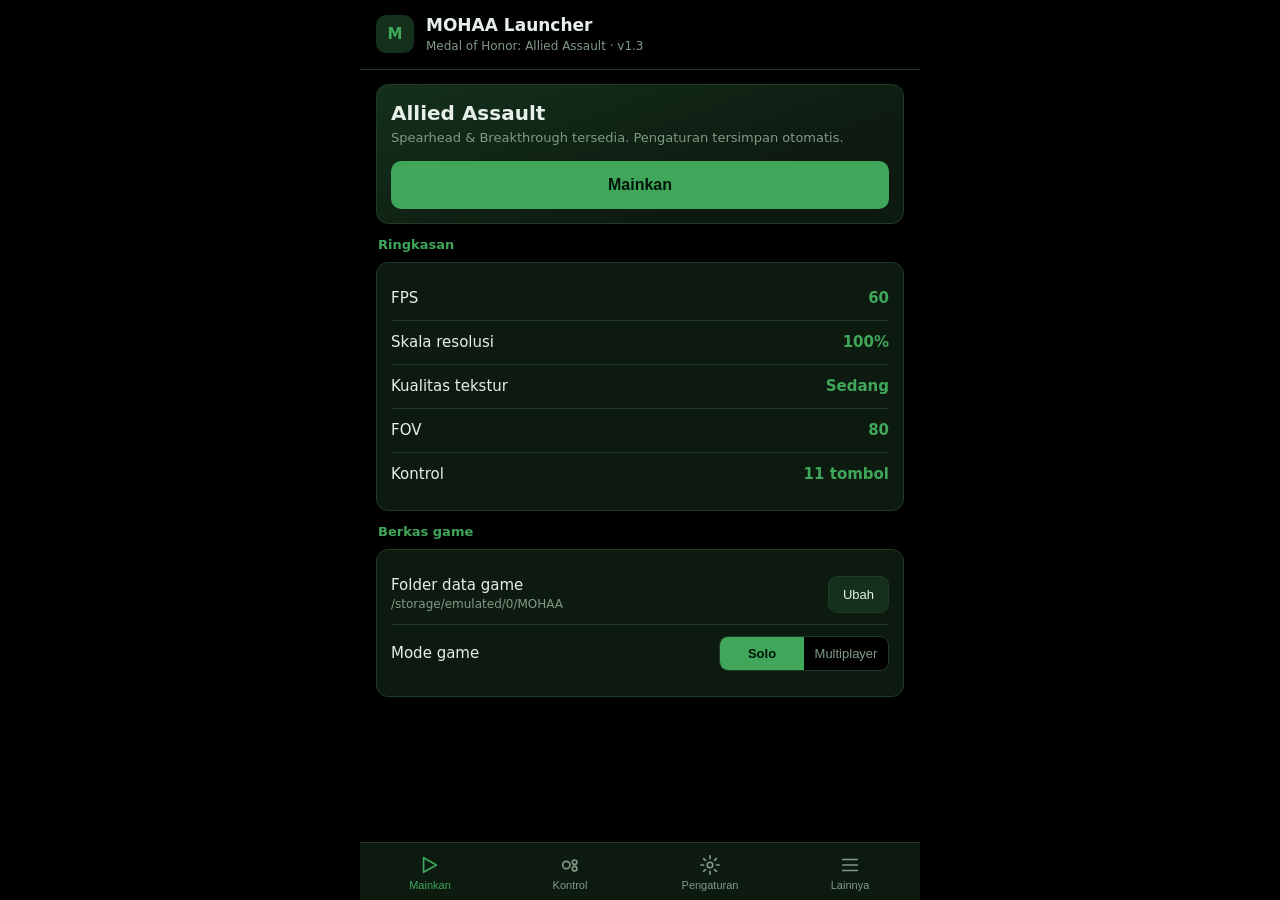
==== index.html @ f64b8759 "Add files via upload" ====
<!DOCTYPE html>
<html lang="id"><head><meta charset="utf-8">
<meta name="viewport" content="width=device-width, initial-scale=1, viewport-fit=cover">
<title>MOHAA Launcher 1.3</title>
<style>
:root{--bg:#000;--sf:#0d1a10;--sf2:#14301c;--ln:#1f3a26;--ac:#3fa65a;--tx:#e6efe8;--mu:#7f9a86;color-scheme:dark;box-sizing:border-box;padding-top:env(safe-area-inset-top,0px);padding-bottom:env(safe-area-inset-bottom,0px)}
@media (prefers-color-scheme:dark){:root:not([data-theme="light"]){--bg:#000}}
:root[data-theme="dark"]{--bg:#000}
*{box-sizing:border-box;-webkit-tap-highlight-color:transparent}
html,body{height:100%;margin:0}
body{background:var(--bg);color:var(--tx);font:15px/1.4 system-ui,sans-serif;display:flex;flex-direction:column;max-width:560px;margin:0 auto;user-select:none}
header{padding:14px 16px;display:flex;align-items:center;gap:12px;border-bottom:1px solid var(--ln)}
.logo{width:38px;height:38px;border-radius:10px;background:var(--sf2);display:grid;place-items:center;font-weight:800;color:var(--ac)}
header h1{font-size:17px;margin:0}header p{margin:0;font-size:12px;color:var(--mu)}
main{flex:1;overflow-y:auto;padding:14px 16px 20px}
section{display:none}section.on{display:block}
.card{background:var(--sf);border:1px solid var(--ln);border-radius:12px;padding:14px;margin-bottom:12px}
.hero{background:linear-gradient(160deg,var(--sf2),var(--sf) 70%)}
.hero h2{margin:0 0 2px;font-size:20px}.hero p{margin:0 0 14px;color:var(--mu);font-size:13px}
.play{width:100%;padding:15px;border:0;border-radius:10px;background:var(--ac);color:#02140a;font-size:16px;font-weight:700}
.row{display:flex;justify-content:space-between;align-items:center;gap:12px;padding:11px 0;border-bottom:1px solid var(--ln)}
.row:last-child{border:0}.row small{display:block;color:var(--mu);font-size:12px}
h3{margin:4px 2px 8px;font-size:13px;color:var(--ac);font-weight:600}
.seg{display:flex;background:#000;border:1px solid var(--ln);border-radius:9px;overflow:hidden}
.seg button{flex:1;padding:9px 0;border:0;background:none;color:var(--mu);font-size:13px}
.seg button.on{background:var(--ac);color:#02140a;font-weight:700}
.sw{position:relative;width:46px;height:26px;flex:none}
.sw input{opacity:0;position:absolute;inset:0;width:100%;height:100%;margin:0}
.sw i{position:absolute;inset:0;background:#26372b;border-radius:13px;transition:.15s;pointer-events:none}
.sw i:after{content:"";position:absolute;left:3px;top:3px;width:20px;height:20px;border-radius:50%;background:#9db3a3;transition:.15s}
.sw input:checked+i{background:var(--ac)}.sw input:checked+i:after{left:23px;background:#02140a}
input[type=range]{width:100%;accent-color:var(--ac)}
.val{color:var(--ac);font-weight:600}
.stack{padding:11px 0;border-bottom:1px solid var(--ln)}.stack:last-child{border:0}
.top{display:flex;justify-content:space-between;margin-bottom:8px}
select,input[type=text]{width:100%;background:#000;color:var(--tx);border:1px solid var(--ln);border-radius:8px;padding:9px;font-size:14px}
.btn2{padding:10px 14px;background:var(--sf2);border:1px solid var(--ln);border-radius:9px;color:var(--tx);font-size:13px}
.btn2.red{color:#e58a8a}
.acts{display:flex;gap:8px;margin-top:8px}.acts .btn2{flex:1}
.pad{position:relative;width:100%;aspect-ratio:2/1;background:#000;border:1px solid var(--ln);border-radius:10px;overflow:hidden;touch-action:none;background-image:linear-gradient(var(--sf2) 1px,transparent 1px),linear-gradient(90deg,var(--sf2) 1px,transparent 1px);background-size:10% 20%}
.b{position:absolute;border:2px solid var(--ac);background:rgba(63,166,90,.22);color:var(--tx);display:grid;place-items:center;font-size:10px;font-weight:700;transform:translate(-50%,-50%);touch-action:none;text-align:center;line-height:1.1;border-radius:50%}
.b.sq{border-radius:10px}.b.sel{border-color:#fff;box-shadow:0 0 0 2px var(--ac)}.b.act{background:var(--ac);color:#02140a}
.joy .kn{width:42%;height:42%;border-radius:50%;background:rgba(63,166,90,.7);pointer-events:none}
nav{display:flex;border-top:1px solid var(--ln);background:var(--sf)}
nav button{flex:1;padding:11px 0 9px;background:none;border:0;color:var(--mu);font-size:11px;display:flex;flex-direction:column;align-items:center;gap:3px}
nav svg{width:22px;height:22px;stroke:currentColor;fill:none;stroke-width:1.8;stroke-linecap:round;stroke-linejoin:round}
nav button.on{color:var(--ac)}
.hud{position:fixed;left:50%;transform:translateX(-50%);bottom:90px;background:var(--sf2);border:1px solid var(--ac);padding:9px 16px;border-radius:20px;font-size:13px;opacity:0;pointer-events:none;transition:.2s;z-index:50;text-align:center;max-width:90%}
.hud.s{opacity:1}
#test{position:fixed;inset:0;background:#000;z-index:40;display:none;touch-action:none}
#test.on{display:block}
#tc{position:absolute;inset:0}
#ti{position:absolute;top:calc(env(safe-area-inset-top,0px) + 8px);left:50%;transform:translateX(-50%);color:var(--ac);font-size:13px;text-align:center;pointer-events:none}
#tx{position:absolute;top:calc(env(safe-area-inset-top,0px) + 6px);right:10px;z-index:3}
.ver{display:flex;justify-content:space-between;color:var(--mu);font-size:12px;padding:2px 4px}
</style></head><body>
<header><div class="logo">M</div><div><h1>MOHAA Launcher</h1><p>Medal of Honor: Allied Assault · v1.3</p></div></header>
<main>
<section id="home" class="on">
 <div class="card hero"><h2>Allied Assault</h2><p data-i="sub"></p><button class="play" id="play" data-i="play"></button></div>
 <h3 data-i="sum"></h3><div class="card" id="sumc"></div>
 <h3 data-i="files"></h3>
 <div class="card"><div class="row"><div><span data-i="folder"></span><small>/storage/emulated/0/MOHAA</small></div><button class="btn2" id="pick" data-i="change"></button></div>
 <div class="row"><span data-i="mode"></span><div class="seg" style="width:170px" id="mode"><button data-v="s" class="on" data-i="solo"></button><button data-v="m" data-i="multi"></button></div></div></div>
</section>

<section id="ctl">
 <div class="pad" id="pad"></div>
 <div class="acts"><button class="btn2" id="add" data-i="add"></button><button class="btn2" id="pre"></button><button class="btn2" id="tst" data-i="test"></button></div>
 <div class="card" id="pnl" style="margin-top:12px"></div>
 <div class="card">
  <div class="stack"><div class="top"><span data-i="gs"></span><span class="val" id="gsv">100%</span></div><input type="range" id="gs" min="60" max="140" value="100"></div>
  <div class="stack"><div class="top"><span data-i="op"></span><span class="val" id="opv">70%</span></div><input type="range" id="op" min="20" max="100" value="70"></div>
  <div class="stack"><div class="top"><span data-i="se"></span><span class="val" id="sev">50</span></div><input type="range" id="se" min="10" max="100" value="50"></div>
  <div class="row"><span data-i="af"></span><label class="sw"><input type="checkbox" id="af"><i></i></label></div>
  <div class="row"><span data-i="vib"></span><label class="sw"><input type="checkbox" id="vib" checked><i></i></label></div>
 </div>
</section>

<section id="set">
 <h3 data-i="perf"></h3>
 <div class="card">
  <div class="stack"><div class="top"><span data-i="fps"></span><span class="val" id="fpsv">60</span></div>
   <div class="seg" id="fps"><button data-v="30">30</button><button data-v="45">45</button><button data-v="60" class="on">60</button><button data-v="90">90</button><button data-v="0" data-i="free"></button></div></div>
  <div class="row"><span data-i="fpsc"></span><label class="sw"><input type="checkbox" id="fpsc" checked><i></i></label></div>
  <div class="row"><span data-i="vsync"></span><label class="sw"><input type="checkbox" id="vsync"><i></i></label></div>
  <div class="row"><span data-i="eco"></span><label class="sw"><input type="checkbox" id="eco"><i></i></label></div>
 </div>
 <h3 data-i="disp"></h3>
 <div class="card">
  <div class="stack"><div class="top"><span data-i="res"></span><span class="val" id="resv">100%</span></div><input type="range" id="res" min="40" max="100" step="5" value="100"></div>
  <div class="stack"><div class="top"><span data-i="tex"></span></div><div class="seg" id="tex"><button data-v="L" data-i="low"></button><button data-v="M" class="on" data-i="med"></button><button data-v="H" data-i="high"></button></div></div>
  <div class="stack"><div class="top"><span>FOV</span><span class="val" id="fovv">80</span></div><input type="range" id="fov" min="60" max="110" value="80"></div>
  <div class="stack"><div class="top"><span data-i="bri"></span><span class="val" id="brv">50%</span></div><input type="range" id="br" min="0" max="100" value="50"></div>
  <div class="row"><span data-i="full"></span><label class="sw"><input type="checkbox" id="full" checked><i></i></label></div>
  <div class="row"><span data-i="fx"></span><label class="sw"><input type="checkbox" id="fx"><i></i></label></div>
 </div>
 <h3 data-i="lang"></h3>
 <div class="card"><div class="seg" id="lang"><button data-v="id" class="on">Indonesia</button><button data-v="en">English</button></div></div>
</section>

<section id="more">
 <div class="card">
  <div class="row"><span data-i="backup"></span><button class="btn2" id="bk" data-i="copy"></button></div>
  <div class="row"><span data-i="rall"></span><button class="btn2 red" id="rs" data-i="reset"></button></div>
 </div>
 <div class="card"><p style="margin:0;color:var(--mu);font-size:13px" data-i="note"></p></div>
 <div class="ver"><span>MOHAA Launcher 1.3</span><span>OpenMoHAA</span></div>
</section>
</main>

<div id="test"><div id="tc"></div><div id="ti"></div><button class="btn2" id="tx">✕</button></div>
<div class="hud" id="hud"></div>
<nav>
 <button class="on" data-t="home"><svg viewBox="0 0 24 24"><path d="M5 4l14 8-14 8z"/></svg><span data-i="n1"></span></button>
 <button data-t="ctl"><svg viewBox="0 0 24 24"><circle cx="8" cy="12" r="4"/><circle cx="17" cy="9" r="2.5"/><circle cx="17" cy="16" r="2.5"/></svg><span data-i="n2"></span></button>
 <button data-t="set"><svg viewBox="0 0 24 24"><circle cx="12" cy="12" r="3"/><path d="M12 2v3M12 19v3M2 12h3M19 12h3M5 5l2 2M17 17l2 2M19 5l-2 2M7 17l-2 2"/></svg><span data-i="n3"></span></button>
 <button data-t="more"><svg viewBox="0 0 24 24"><path d="M4 6h16M4 12h16M4 18h16"/></svg><span data-i="n4"></span></button>
</nav>
<script>
var $=function(i){return document.getElementById(i)};
var T={id:{sub:"Spearhead & Breakthrough tersedia. Pengaturan tersimpan otomatis.",play:"Mainkan",sum:"Ringkasan",files:"Berkas game",folder:"Folder data game",change:"Ubah",mode:"Mode game",solo:"Solo",multi:"Multiplayer",add:"+ Tombol",test:"Uji kontrol",gs:"Ukuran semua tombol",op:"Transparansi",se:"Sensitivitas kamera",af:"Tembak otomatis saat membidik",vib:"Getar saat tombol ditekan",perf:"Performa",fps:"Batas FPS",free:"Bebas",fpsc:"Tampilkan penghitung FPS",vsync:"VSync",eco:"Mode hemat baterai",disp:"Tampilan",res:"Skala resolusi",tex:"Kualitas tekstur",low:"Rendah",med:"Sedang",high:"Tinggi",bri:"Kecerahan",full:"Layar penuh",fx:"Bayangan & partikel",lang:"Bahasa",backup:"Cadangkan pengaturan",copy:"Salin",rall:"Atur ulang semua",reset:"Reset",note:"Launcher ini butuh berkas game asli milik Anda. Data Medal of Honor: Allied Assault tidak disertakan.",n1:"Mainkan",n2:"Kontrol",n3:"Pengaturan",n4:"Lainnya",lb:"Nama",ky:"Tombol keyboard/mouse",sz:"Ukuran",sh:"Bentuk",ci:"Bulat",sq:"Kotak",bh:"Perilaku",hold:"Tahan",tog:"Kunci (tap)",del:"Hapus",pick:"Ketuk tombol di layar untuk mengedit",saved:"Tersimpan",copied:"Pengaturan disalin",rd:"Semua diatur ulang",eng:"Mesin game belum tersambung. Membuka uji kontrol.",tinfo:"Mode uji: sentuh tombol, geser area kosong untuk kamera",cam:"Kamera",pre:"Preset",st:"Standar",lf:"Tangan kiri",mn:"Minimal",free2:"Bebas",pickf:"Pemilih folder dibuka sistem"},
en:{sub:"Spearhead & Breakthrough available. Settings save automatically.",play:"Play",sum:"Summary",files:"Game files",folder:"Game data folder",change:"Change",mode:"Game mode",solo:"Single",multi:"Multiplayer",add:"+ Button",test:"Test controls",gs:"All button size",op:"Opacity",se:"Camera sensitivity",af:"Auto fire when aiming",vib:"Vibrate on press",perf:"Performance",fps:"FPS limit",free:"Unlimited",fpsc:"Show FPS counter",vsync:"VSync",eco:"Battery saver",disp:"Display",res:"Resolution scale",tex:"Texture quality",low:"Low",med:"Medium",high:"High",bri:"Brightness",full:"Fullscreen",fx:"Shadows & particles",lang:"Language",backup:"Back up settings",copy:"Copy",rall:"Reset everything",reset:"Reset",note:"This launcher needs your own original game files. Medal of Honor: Allied Assault data is not included.",n1:"Play",n2:"Controls",n3:"Settings",n4:"More",lb:"Name",ky:"Keyboard/mouse key",sz:"Size",sh:"Shape",ci:"Round",sq:"Square",bh:"Behavior",hold:"Hold",tog:"Lock (tap)",del:"Delete",pick:"Tap a button on screen to edit",saved:"Saved",copied:"Settings copied",rd:"Everything reset",eng:"Game engine not connected. Opening control test.",tinfo:"Test mode: touch buttons, drag empty area to look",cam:"Camera",pre:"Preset",st:"Default",lf:"Left hand",mn:"Minimal",free2:"Unlimited",pickf:"System folder picker opens"}};
var LG="id";function t(k){return T[LG][k]||k}
function tr(){document.querySelectorAll("[data-i]").forEach(function(e){e.textContent=t(e.dataset.i)});$("pre").textContent=t("pre")+": "+t(PS[pi][0]);panel();sum()}
var KEYS=["MouseL","MouseR","W","A","S","D","Space","Ctrl","Shift","R","E","Q","F","Z","C","G","T","Tab","Esc","Enter","1","2","3","4","5","6","7","8","9","`"];
function D(){return[{id:"mv",ty:"joy",l:"",k:"WASD",x:17,y:66,s:100,sh:"c",m:"hold"},{id:"fi",ty:"b",l:"Tembak",k:"MouseL",x:88,y:58,s:110,sh:"c",m:"hold"},{id:"ad",ty:"b",l:"Bidik",k:"MouseR",x:73,y:36,s:90,sh:"c",m:"tog"},{id:"jp",ty:"b",l:"Lompat",k:"Space",x:92,y:30,s:90,sh:"c",m:"hold"},{id:"cr",ty:"b",l:"Jongkok",k:"Ctrl",x:75,y:82,s:85,sh:"c",m:"tog"},{id:"rl",ty:"b",l:"Isi",k:"R",x:62,y:62,s:80,sh:"sq",m:"hold"},{id:"us",ty:"b",l:"Pakai",k:"E",x:50,y:82,s:80,sh:"sq",m:"hold"},{id:"sh",ty:"b",l:"Jalan",k:"Shift",x:34,y:86,s:70,sh:"sq",m:"tog"},{id:"wp",ty:"b",l:"Senjata",k:"1",x:30,y:12,s:70,sh:"sq",m:"hold"},{id:"tb",ty:"b",l:"Tab",k:"Tab",x:93,y:10,s:65,sh:"sq",m:"hold"},{id:"mn",ty:"b",l:"Menu",k:"Esc",x:7,y:10,s:65,sh:"sq",m:"hold"}]}
var B=D(),sel=null,pi=0;
var PS=[["st",function(){return D()}],["lf",function(){return D().map(function(b){b.x=100-b.x;return b})}],["mn",function(){return D().filter(function(b){return["mv","fi","jp","rl","mn"].indexOf(b.id)>-1})}]];
var S={fps:60,tex:"M",lang:"id",mode:"s"};
function toast(m){var h=$("hud");h.textContent=m;h.classList.add("s");clearTimeout(toast.t);toast.t=setTimeout(function(){h.classList.remove("s")},1600)}
var IN=["fpsc","vsync","eco","full","fx","af","vib"],RG=["res","fov","br","gs","op","se"];
function vals(){var o={};IN.forEach(function(k){o[k]=$(k).checked});RG.forEach(function(k){o[k]=$(k).value});return o}
function save(q){try{localStorage.setItem("mohaa13",JSON.stringify({S:S,B:B,pi:pi,v:vals()}))}catch(e){}if(!q)toast(t("saved"))}
function sum(){var r=[["FPS",S.fps||t("free2")],[t("res"),$("res").value+"%"],[t("tex"),{L:t("low"),M:t("med"),H:t("high")}[S.tex]],["FOV",$("fov").value],[t("n2"),B.length+" "+(LG=="id"?"tombol":"buttons")]];$("sumc").innerHTML=r.map(function(x){return'<div class="row"><span>'+x[0]+'</span><span class="val">'+x[1]+'</span></div>'}).join("")}
document.querySelectorAll("nav button").forEach(function(b){b.onclick=function(){document.querySelectorAll("nav button,section").forEach(function(x){x.classList.remove("on")});b.classList.add("on");$(b.dataset.t).classList.add("on");if(b.dataset.t=="ctl")render($("pad"),true)}});
function seg(id,fn){$(id).querySelectorAll("button").forEach(function(b){b.onclick=function(){setSeg(id,b.dataset.v);fn(b.dataset.v);sum();save(1)}})}
function setSeg(id,v){$(id).querySelectorAll("button").forEach(function(x){x.classList.toggle("on",x.dataset.v==String(v))})}
seg("fps",function(v){S.fps=+v;$("fpsv").textContent=+v?v:t("free")});
seg("tex",function(v){S.tex=v});seg("mode",function(v){S.mode=v});
seg("lang",function(v){LG=S.lang=v;document.documentElement.lang=v;tr();$("fpsv").textContent=S.fps||t("free")});
[["res","resv","%"],["fov","fovv",""],["br","brv","%"],["gs","gsv","%"],["op","opv","%"],["se","sev",""]].forEach(function(r){var e=$(r[0]);e.oninput=function(){$(r[1]).textContent=e.value+r[2];if(r[0]=="gs"||r[0]=="op")render($("pad"),true);sum()};e.onchange=function(){save(1)}});
IN.forEach(function(k){$(k).onchange=function(){save(1)}});
function vib(n){if($("vib").checked)try{navigator.vibrate(n)}catch(e){}}
/* render buttons (edit or test) */
var pressed={},tog={};
function render(c,edit){c.innerHTML="";var h=c.clientHeight||150,g=$("gs").value/100,o=$("op").value/100;
B.forEach(function(b){var e=document.createElement("div"),d=h*(b.ty=="joy"?.46:.21)*b.s/100*g;
e.className="b"+(b.ty=="joy"?" joy":"")+(b.sh=="sq"&&b.ty!="joy"?" sq":"")+(edit&&sel==b.id?" sel":"");
e.style.cssText="left:"+b.x+"%;top:"+b.y+"%;width:"+d+"px;height:"+d+"px;opacity:"+o+";font-size:"+Math.max(8,d/5)+"px";
if(b.ty=="joy"){e.innerHTML='<div class="kn"></div>'}else e.textContent=b.l||b.k;
e.dataset.id=b.id;c.appendChild(e);
if(edit)drag(e,b,c);else play(e,b,c)})}
function drag(e,b,c){e.onpointerdown=function(ev){ev.stopPropagation();e.setPointerCapture(ev.pointerId);sel=b.id;c.querySelectorAll(".b").forEach(function(x){x.classList.toggle("sel",x===e)});panel();
e.onpointermove=function(m){var r=c.getBoundingClientRect();b.x=Math.round(Math.max(4,Math.min(96,(m.clientX-r.left)/r.width*100)));b.y=Math.round(Math.max(6,Math.min(94,(m.clientY-r.top)/r.height*100)));e.style.left=b.x+"%";e.style.top=b.y+"%"}};
e.onpointerup=function(){e.onpointermove=null;save(1);sum()}}
function keysUpdate(){var a=Object.keys(pressed).filter(function(k){return pressed[k]});$("ti").textContent=a.length?a.join(" + "):t("tinfo")}
function play(e,b,c){if(b.ty=="joy"){var ids=null;
 e.onpointerdown=function(ev){ev.stopPropagation();e.setPointerCapture(ev.pointerId);ids=ev.pointerId;vib(15);mv(ev)};
 var mv=function(ev){var r=e.getBoundingClientRect(),cx=r.left+r.width/2,cy=r.top+r.height/2,dx=(ev.clientX-cx)/(r.width/2),dy=(ev.clientY-cy)/(r.height/2),m=Math.hypot(dx,dy);if(m>1){dx/=m;dy/=m}
  e.firstChild.style.transform="translate("+dx*50+"%,"+dy*50+"%)";pressed.W=dy<-.35;pressed.S=dy>.35;pressed.A=dx<-.35;pressed.D=dx>.35;keysUpdate()};
 e.onpointermove=function(ev){if(ev.pointerId==ids)mv(ev)};
 e.onpointerup=e.onpointercancel=function(){ids=null;e.firstChild.style.transform="";pressed.W=pressed.A=pressed.S=pressed.D=false;keysUpdate()};return}
 var on=function(v){pressed[b.k]=v;e.classList.toggle("act",v);keysUpdate()};
 e.onpointerdown=function(ev){ev.stopPropagation();e.setPointerCapture(ev.pointerId);vib(20);if(b.m=="tog"){tog[b.id]=!tog[b.id];on(tog[b.id])}else on(true)};
 e.onpointerup=e.onpointercancel=function(){if(b.m!="tog")on(false)}}
/* panel */
function panel(){var p=$("pnl"),b=B.filter(function(x){return x.id==sel})[0];if(!b){p.innerHTML='<span style="color:var(--mu)">'+t("pick")+'</span>';return}
var ko=KEYS.map(function(k){return'<option'+(k==b.k?" selected":"")+'>'+k+'</option>'}).join("");if(b.ty=="joy")ko="<option>WASD</option>";
p.innerHTML=(b.ty=="joy"?"":'<div class="stack"><div class="top">'+t("lb")+'</div><input type="text" id="pl" maxlength="8" value="'+b.l+'"></div><div class="stack"><div class="top">'+t("ky")+'</div><select id="pk">'+ko+'</select></div>')+
'<div class="stack"><div class="top"><span>'+t("sz")+'</span><span class="val" id="psv">'+b.s+'%</span></div><input type="range" id="ps" min="50" max="180" value="'+b.s+'"></div>'+
(b.ty=="joy"?"":'<div class="stack"><div class="top">'+t("sh")+'</div><div class="seg" id="psh"><button data-v="c" class="'+(b.sh=="c"?"on":"")+'">'+t("ci")+'</button><button data-v="sq" class="'+(b.sh=="sq"?"on":"")+'">'+t("sq")+'</button></div></div><div class="stack"><div class="top">'+t("bh")+'</div><div class="seg" id="pm"><button data-v="hold" class="'+(b.m=="hold"?"on":"")+'">'+t("hold")+'</button><button data-v="tog" class="'+(b.m=="tog"?"on":"")+'">'+t("tog")+'</button></div></div><button class="btn2 red" id="pd" style="width:100%">'+t("del")+'</button>');
var rr=function(){render($("pad"),true);save(1);sum()};
if(b.ty!="joy"){$("pl").oninput=function(){b.l=this.value;rr()};$("pk").onchange=function(){b.k=this.value;if(!$("pl").value){b.l=""}rr()};
 $("psh").querySelectorAll("button").forEach(function(x){x.onclick=function(){b.sh=x.dataset.v;panel();rr()}});$("pm").querySelectorAll("button").forEach(function(x){x.onclick=function(){b.m=x.dataset.v;panel();save(1)}});
 $("pd").onclick=function(){B=B.filter(function(z){return z!==b});sel=null;panel();rr()}}
$("ps").oninput=function(){b.s=+this.value;$("psv").textContent=b.s+"%";render($("pad"),true)};$("ps").onchange=function(){rr()}}
$("add").onclick=function(){var id="c"+Date.now(),b={id:id,ty:"b",l:"Custom",k:"F",x:50,y:50,s:90,sh:"c",m:"hold"};B.push(b);sel=id;render($("pad"),true);panel();save(1);sum()};
$("pre").onclick=function(){pi=(pi+1)%PS.length;B=PS[pi][1]();sel=null;$("pre").textContent=t("pre")+": "+t(PS[pi][0]);render($("pad"),true);panel();save(1);sum()};
/* test mode */
var raf=0,fc=0,lt=0,lf=0,fpsNow=0;
function openTest(){$("test").classList.add("on");pressed={};tog={};try{document.documentElement.requestFullscreen&&$("full").checked&&document.documentElement.requestFullscreen();screen.orientation.lock("landscape")}catch(e){}
 setTimeout(function(){render($("tc"),false);keysUpdate()},120);$("test").style.filter="brightness("+(0.5+$("br").value/100)+")";fc=0;lf=performance.now();lt=0;
 var cap=S.fps?1000/S.fps:0,fo=document.createElement("div");fo.id="fo";fo.style.cssText="position:absolute;left:10px;bottom:8px;color:var(--ac);font-size:13px;pointer-events:none";$("test").appendChild(fo);
 (function loop(n){raf=requestAnimationFrame(loop);if(cap&&n-lt<cap-2)return;lt=n;fc++;if(n-lf>=1000){fpsNow=Math.round(fc*1000/(n-lf));fc=0;lf=n;fo.textContent=$("fpsc").checked?fpsNow+" FPS":""}})(performance.now())}
function closeTest(){cancelAnimationFrame(raf);$("test").classList.remove("on");var f=$("fo");f&&f.remove();try{document.fullscreenElement&&document.exitFullscreen();screen.orientation.unlock()}catch(e){}}
$("tst").onclick=openTest;$("tx").onclick=closeTest;
var cl=null;$("tc").onpointerdown=function(e){cl={x:e.clientX,y:e.clientY}};$("tc").onpointermove=function(e){if(cl){var d=Math.round(Math.hypot(e.clientX-cl.x,e.clientY-cl.y)*$("se").value/50);$("ti").textContent=t("cam")+" Δ "+d}};$("tc").onpointerup=function(){cl=null;keysUpdate()};
$("play").onclick=function(){toast(t("eng"));setTimeout(openTest,900)};$("pick").onclick=function(){toast(t("pickf"))};
$("bk").onclick=function(){var s=JSON.stringify({S:S,B:B,v:vals()});try{navigator.clipboard.writeText(s);toast(t("copied"))}catch(e){toast(s.slice(0,40))}};
$("rs").onclick=function(){try{localStorage.removeItem("mohaa13")}catch(e){}location.reload()};
window.onresize=function(){if($("ctl").classList.contains("on"))render($("pad"),true)};
/* load */
try{var d=JSON.parse(localStorage.getItem("mohaa13")||"null");if(d){S=d.S||S;B=d.B||B;pi=d.pi||0;var v=d.v||{};for(var k in v){var e=$(k);if(!e)continue;if(e.type=="checkbox")e.checked=v[k];else{e.value=v[k];e.oninput&&e.oninput()}}
 setSeg("fps",S.fps);setSeg("tex",S.tex);setSeg("lang",S.lang);setSeg("mode",S.mode);LG=S.lang;$("fpsv").textContent=S.fps||t("free")}}catch(e){}
tr();render($("pad"),true);
</script></body></html>
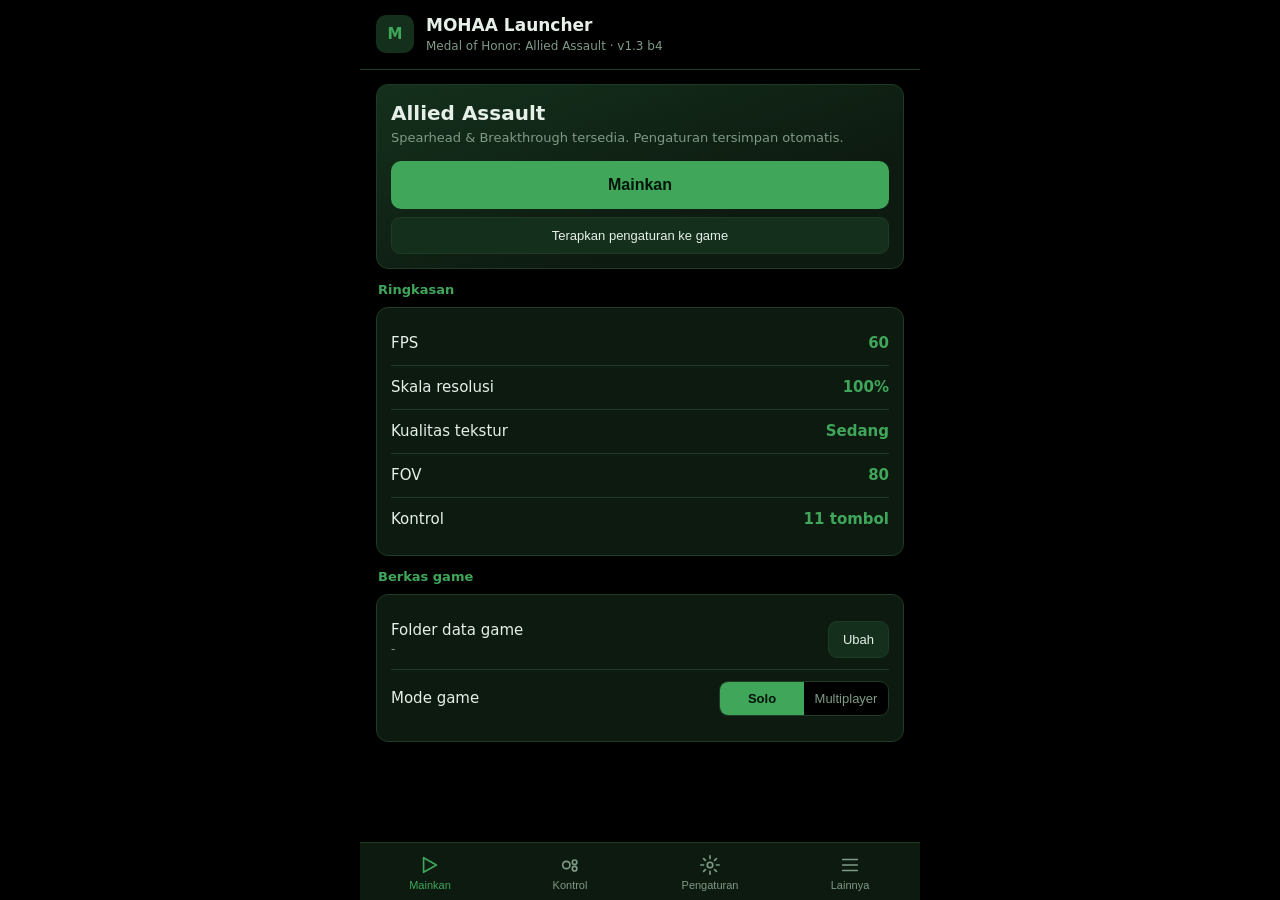
==== commit f2a3e714: "Add files via upload" ====
--- a/index.html
+++ b/index.html
@@ -2,6 +2,7 @@
 <html lang="id"><head><meta charset="utf-8">
 <meta name="viewport" content="width=device-width, initial-scale=1, viewport-fit=cover">
 <title>MOHAA Launcher 1.3</title>
+<script>window.onerror=function(m,u,l){(document.body||document.documentElement).insertAdjacentHTML("afterbegin","<pre style=\"color:#f88;font-size:11px;white-space:pre-wrap;margin:0;padding:6px\">JS: "+m+" @"+l+"</pre>")};</script>
 <style>
 :root{--bg:#000;--sf:#0d1a10;--sf2:#14301c;--ln:#1f3a26;--ac:#3fa65a;--tx:#e6efe8;--mu:#7f9a86;color-scheme:dark;box-sizing:border-box;padding-top:env(safe-area-inset-top,0px);padding-bottom:env(safe-area-inset-bottom,0px)}
 @media (prefers-color-scheme:dark){:root:not([data-theme="light"]){--bg:#000}}
@@ -54,13 +55,13 @@
 #tx{position:absolute;top:calc(env(safe-area-inset-top,0px) + 6px);right:10px;z-index:3}
 .ver{display:flex;justify-content:space-between;color:var(--mu);font-size:12px;padding:2px 4px}
 </style></head><body>
-<header><div class="logo">M</div><div><h1>MOHAA Launcher</h1><p>Medal of Honor: Allied Assault · v1.3</p></div></header>
+<header><div class="logo">M</div><div><h1>MOHAA Launcher</h1><p>Medal of Honor: Allied Assault · v1.3 b4</p></div></header>
 <main>
 <section id="home" class="on">
- <div class="card hero"><h2>Allied Assault</h2><p data-i="sub"></p><button class="play" id="play" data-i="play"></button></div>
+ <div class="card hero"><h2>Allied Assault</h2><p data-i="sub"></p><button class="play" id="play" data-i="play"></button><button class="btn2" id="apply" style="width:100%;margin-top:8px" data-i="apply"></button></div>
  <h3 data-i="sum"></h3><div class="card" id="sumc"></div>
  <h3 data-i="files"></h3>
- <div class="card"><div class="row"><div><span data-i="folder"></span><small>/storage/emulated/0/MOHAA</small></div><button class="btn2" id="pick" data-i="change"></button></div>
+ <div class="card"><div class="row"><div><span data-i="folder"></span><small id="fpath">-</small></div><button class="btn2" id="pick" data-i="change"></button></div>
  <div class="row"><span data-i="mode"></span><div class="seg" style="width:170px" id="mode"><button data-v="s" class="on" data-i="solo"></button><button data-v="m" data-i="multi"></button></div></div></div>
 </section>
 
@@ -186,7 +187,20 @@
 function closeTest(){cancelAnimationFrame(raf);$("test").classList.remove("on");var f=$("fo");f&&f.remove();try{document.fullscreenElement&&document.exitFullscreen();screen.orientation.unlock()}catch(e){}}
 $("tst").onclick=openTest;$("tx").onclick=closeTest;
 var cl=null;$("tc").onpointerdown=function(e){cl={x:e.clientX,y:e.clientY}};$("tc").onpointermove=function(e){if(cl){var d=Math.round(Math.hypot(e.clientX-cl.x,e.clientY-cl.y)*$("se").value/50);$("ti").textContent=t("cam")+" Δ "+d}};$("tc").onpointerup=function(){cl=null;keysUpdate()};
-$("play").onclick=function(){toast(t("eng"));setTimeout(openTest,900)};$("pick").onclick=function(){toast(t("pickf"))};
+T.id.apply="Terapkan pengaturan ke game";T.en.apply="Apply settings to game";
+T.id.nopkg="Mesin OpenMoHAA belum terpasang. Pasang dulu APK mesinnya.";T.en.nopkg="OpenMoHAA engine not installed. Install the engine APK first.";
+T.id.nofold="Pilih folder game dulu";T.en.nofold="Pick the game folder first";
+T.id.cfgok="autoexec.cfg berhasil ditulis";T.en.cfgok="autoexec.cfg written";
+T.id.err="Gagal menulis berkas";T.en.err="Write failed";T.id.launch="Membuka mesin game…";T.en.launch="Opening game engine…";
+function A(){return window.Android}
+function cfg(){var f=S.fps;if($("eco").checked&&(!f||f>30))f=30;var sc=$("res").value/100,d=window.devicePixelRatio||1,w=Math.round(screen.width*d*sc),h=Math.round(screen.height*d*sc);if(w<h){var x=w;w=h;h=x}
+ var pm={L:2,M:1,H:0}[S.tex],g=(0.8+$("br").value/125).toFixed(2),fx=$("fx").checked?1:0;
+ return["// MOHAA Launcher 1.3","seta com_maxfps "+(f||0),"seta cg_drawFPS "+($("fpsc").checked?1:0),"seta r_swapInterval "+($("vsync").checked?1:0),"seta r_mode -1","seta r_customwidth "+w,"seta r_customheight "+h,"seta r_fullscreen "+($("full").checked?1:0),"seta r_picmip "+pm,"seta r_gamma "+g,"seta r_dynamiclight "+fx,"seta r_shadows "+fx,"seta r_worldDlights 0","seta cg_fov "+$("fov").value,"seta sensitivity "+($("se").value/10).toFixed(1),""].join("\n")}
+function onFolder(p,n){$("fpath").textContent=p+" · "+n+" pk3"}
+$("pick").onclick=function(){A()?A().pickFolder():toast(t("pickf"))};
+$("apply").onclick=function(){if(!A()){toast(cfg().split("\n").length-2+" cvar (preview)");return}var r=A().writeCfg(cfg());toast(t(r=="ok"?"cfgok":r))};
+$("play").onclick=function(){if(!A()){toast(t("eng"));setTimeout(openTest,900);return}var r=A().launch(cfg());toast(t(r=="ok"?"launch":r))};
+try{var ff=A()&&A().getFolder();if(ff){var q=ff.split("|");onFolder(q[0],q[1])}}catch(e){}
 $("bk").onclick=function(){var s=JSON.stringify({S:S,B:B,v:vals()});try{navigator.clipboard.writeText(s);toast(t("copied"))}catch(e){toast(s.slice(0,40))}};
 $("rs").onclick=function(){try{localStorage.removeItem("mohaa13")}catch(e){}location.reload()};
 window.onresize=function(){if($("ctl").classList.contains("on"))render($("pad"),true)};
